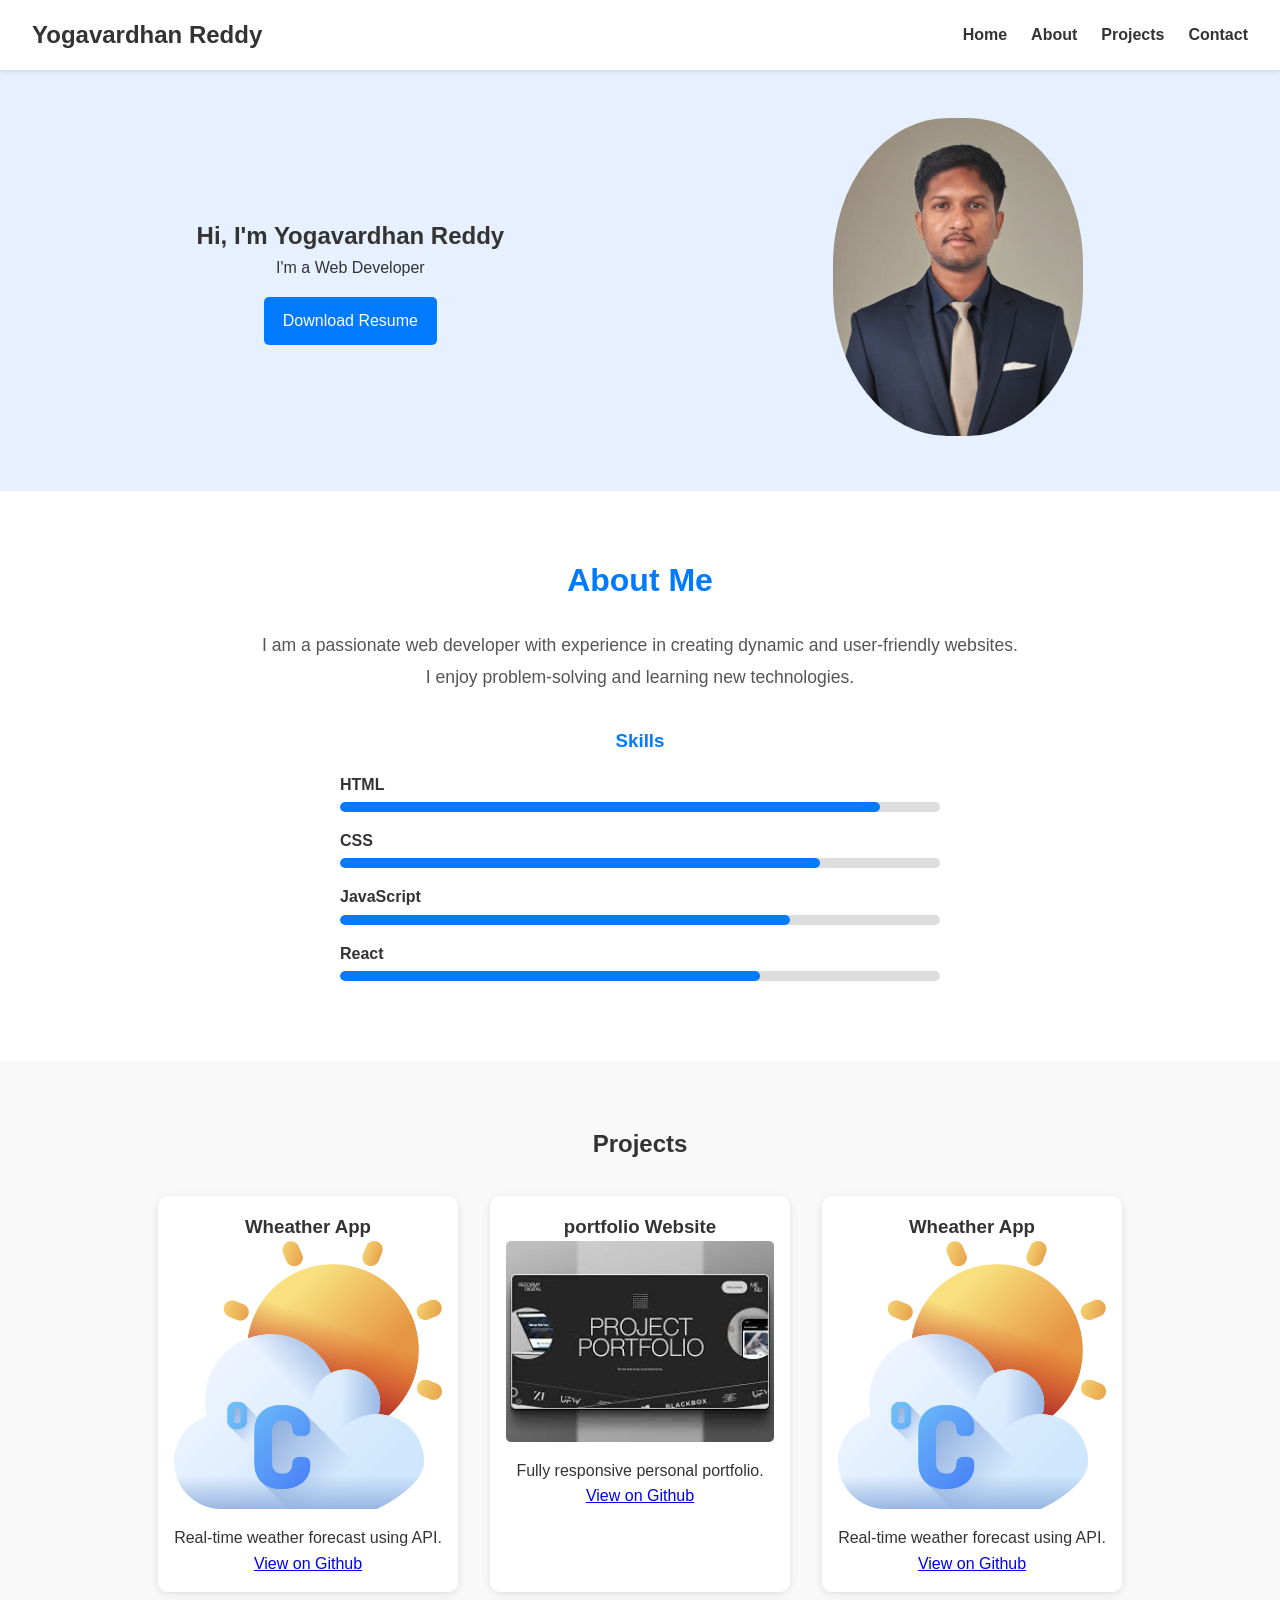
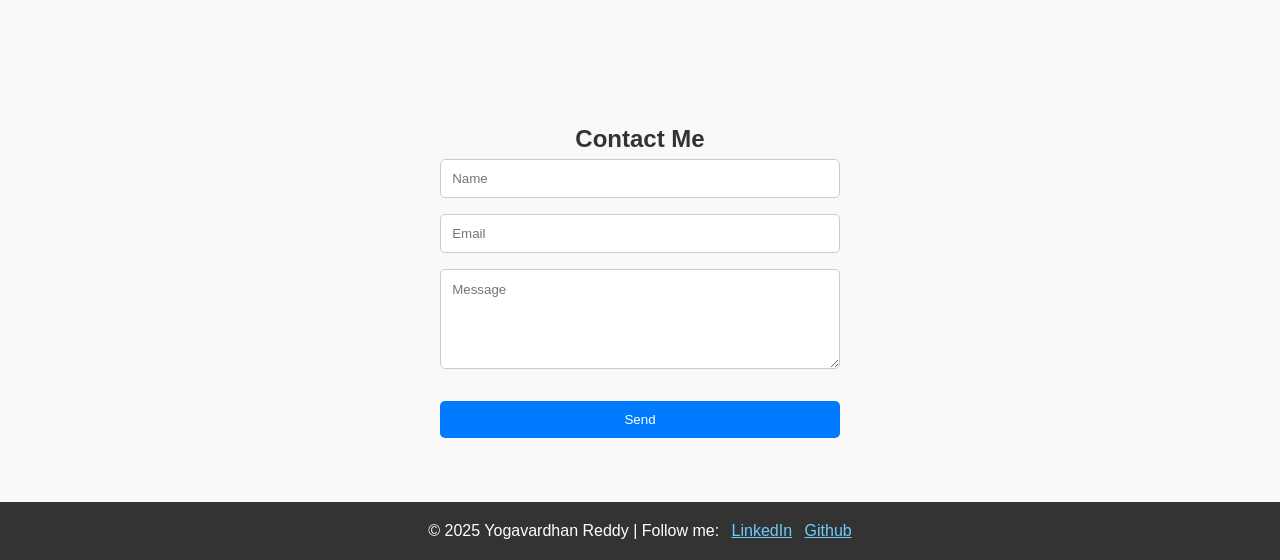
==== PORTFOLIO-NEW/index.html @ f316813f "Add files via upload" ====
<!DOCTYPE html>
<html lang="en">
<head>
    <meta charset="UTF-8">
    <meta name="viewport" content="width=device-width, initial-scale=1.0">
    <title>Portflio</title>
    <link rel="stylesheet" href="style.css">
</head>
<body>
    <header>
        <nav class="nav-bar">
            <h1 class="logo">Yogavardhan Reddy</h1>
                <ul class="nav-links">
                    <li><a href="#hero">Home</a></li>
                    <li><a href="#About">About</a></li>
                    <li><a href="#projects">Projects</a></li>
                    <li><a href="#contact">Contact</a></li>
                </ul>
        </nav>
    </header>
    <section id="hero" class="hero">
        <div id="hero-text">
            <h2 class="title">Hi, I'm Yogavardhan Reddy</h2>
            <p>I'm a Web Developer</p>
            <a href="./assets/web-resume.pdf" class="btn">Download Resume</a>
        </div>
        <div class="hero-img">
            <img src="./assets/profile.png" alt="portfolio">
        </div>
    </section>
    <section id="About" class="About">
       <h2>About Me</h2>
        <p>I am a passionate web developer with experience in creating dynamic and user-friendly websites.</p>
        <p>I enjoy problem-solving and learning new technologies.</p>
        <div class="skills">
            <h3>Skills</h3>
            <div class="skill">
              <span>HTML</span>
              <div class="skill-bar">
                <div class="skill-level html"></div>
              </div>
            </div>
            <div class="skill">
              <span>CSS</span>
              <div class="skill-bar">
                <div class="skill-level css"></div>
              </div>
            </div>
            <div class="skill">
              <span>JavaScript</span>
              <div class="skill-bar">
                <div class="skill-level js"></div>
              </div>
            </div>
            <div class="skill">
              <span>React</span>
              <div class="skill-bar">
                <div class="skill-level react"></div>
              </div>
            </div>
          </div>
    </section>
    <section id="projects" class="projects">
        <h2>Projects</h2>
        <div class="project-grid">
            <div class="project-card">
                <h3>Wheather App</h3>
                <img src="./assets/weather.png" alt="Weather App">
                <p>Real-time weather forecast using API.</p>
                <a href="#">View on Github</a>
            </div>
            <div class="project-card">
                <h3>portfolio Website</h3>
                <img src="./assets/portfolio-img.jpeg" alt="portfolio-website">
                <p>Fully responsive personal portfolio.</p>
                <a href="#">View on Github</a>
            </div>
            <div class="project-card">
                <h3>Wheather App</h3>
                <img src="./assets/weather.png" alt="Weather App">
                <p>Real-time weather forecast using API.</p>
                <a href="#">View on Github</a>
            </div>
        </div>
    </section>

    <section id="contact" class="contact">
        <h2>Contact Me</h2>
        <form>
            <input type="text" placeholder="Name" required>
            <input type="text" placeholder="Email" required>
            <textarea  placeholder="Message" rows="5" required></textarea>
            <button type="submit" class="btn">Send</button>
        </form>
    </section>

    <footer>
        <p>&copy; 2025 Yogavardhan Reddy | Follow me:
            <a href="#">LinkedIn</a>
            <a href="#">Github</a>
        </p>
    </footer>
</body>
</html>
---- PORTFOLIO-NEW/style.css ----
*{
    margin: 0;
    padding: 0;
    box-sizing: border-box;
    font-family: 'Segoe UI', sans-serif;
}

body{
    line-height: 1.6;
    background: #f9f9f9;
    color: #333;
}

header{
    background: #fff;
    padding: 1rem 2rem;
    box-shadow: 0 2px 4px rgba(0, 0, 0, 0.1);
    position: sticky;
    top: 0;
    z-index: 100;
}

.nav-bar{
    display: flex;
    justify-content: space-between;
    align-items: center;
}

.nav-links{
    list-style: none;
    display: flex;
    gap: 1.5rem;
}

.nav-links a{
    text-decoration: none;
    color: #333;
    font-weight: bold;
}

.hero{
    display: flex;
    flex-wrap: wrap;
    justify-content: space-around;
    align-items: center;
    padding: 3rem 2rem;
    background: #e6f0ff;
}

.hero-text{
    max-width: 500px;
}

.hero-text h2{
    font-size: 2rem;
    margin-bottom: 1rem;
}

.hero-img img{
    width: 250px;
    border-radius: 46%;
}

.btn{
    display: inline-block;
    background: #007bff;
    color: white;
    padding: 0.7rem 1.2rem;
    margin-top: 1rem;
    border: none;
    text-decoration: none;
    border-radius: 5px;
}

.About{
    background-color: #ffffff;
    padding: 4rem 2rem;
    text-align: center;
}

.About h2{
    font-size: 2rem;
    color: #007bff;
    margin-bottom: 1.5rem;
}

.About p{
    max-width: 800px;
    margin: 0 auto;
    font-size: 1.1rem;
    color: #555;
    line-height: 1.8;
}

.skills {
    margin-top: 2rem;
    text-align: left;
    max-width: 600px;
    margin-left: auto;
    margin-right: auto;
}
  
.skills h3 {
    text-align: center;
    margin-bottom: 1rem;
    color: #007bff;
}
  
.skill {
    margin-bottom: 1rem;
}
  
.skill span {
    font-weight: bold;
    display: block;
    margin-bottom: 0.3rem;
}
  
.skill-bar {
    background: #ddd;
    border-radius: 20px;
    overflow: hidden;
    height: 10px;
}
  
.skill-level {
    height: 10px;
    background: #007bff;
    width: 0%;
    border-radius: 20px;
    transition: width 0.8s ease-in-out;
}
  
.skill-level.html { width: 90%; }
.skill-level.css { width: 80%; }
.skill-level.js { width: 75%; }
.skill-level.react { width: 70%; }
  

section{
    padding: 4rem 2rem;
    text-align: center;
}

.projects{
    background: #f9f9f9;
    padding: 4rem 2rem;
    text-align: center;
}

.project-grid{
    display: flex;
    flex-wrap: wrap;
    justify-content: center;
    gap: 2rem;
    margin-top: 2rem;
}

.project-card{
    background: #fff;
    border-radius: 10px;
    padding: 1rem;
    width: 300px;
    box-shadow: 0 2px 8px rgba(0,0,0,0.1);
    transition: transform 0.3s ease;
}

.project-card:hover {
    transform: translateY(-5px);
}
  
.project-card img {
    width: 100%;
    border-radius: 5px;
    margin-bottom: 0.5rem;
}

.contact form{
    display: flex;
    flex-direction: column;
    max-width: 400px;
    margin: auto;
    gap: 1rem;
}

input,textarea{
    padding: 0.7rem;
    border: 1px solid #ccc;
    border-radius: 5px;
}

footer{
    background: #333;
    color: #fff;
    padding: 1rem;
    text-align: center;
}

footer a{
    color: #6fccff;
    margin-left: 0.5rem;
}

@media ( max-width:768px){
    .hero{
        flex-direction: column;
        text-align: center;
    }
    .hero-img{
        margin-top: 2rem;
    }
}
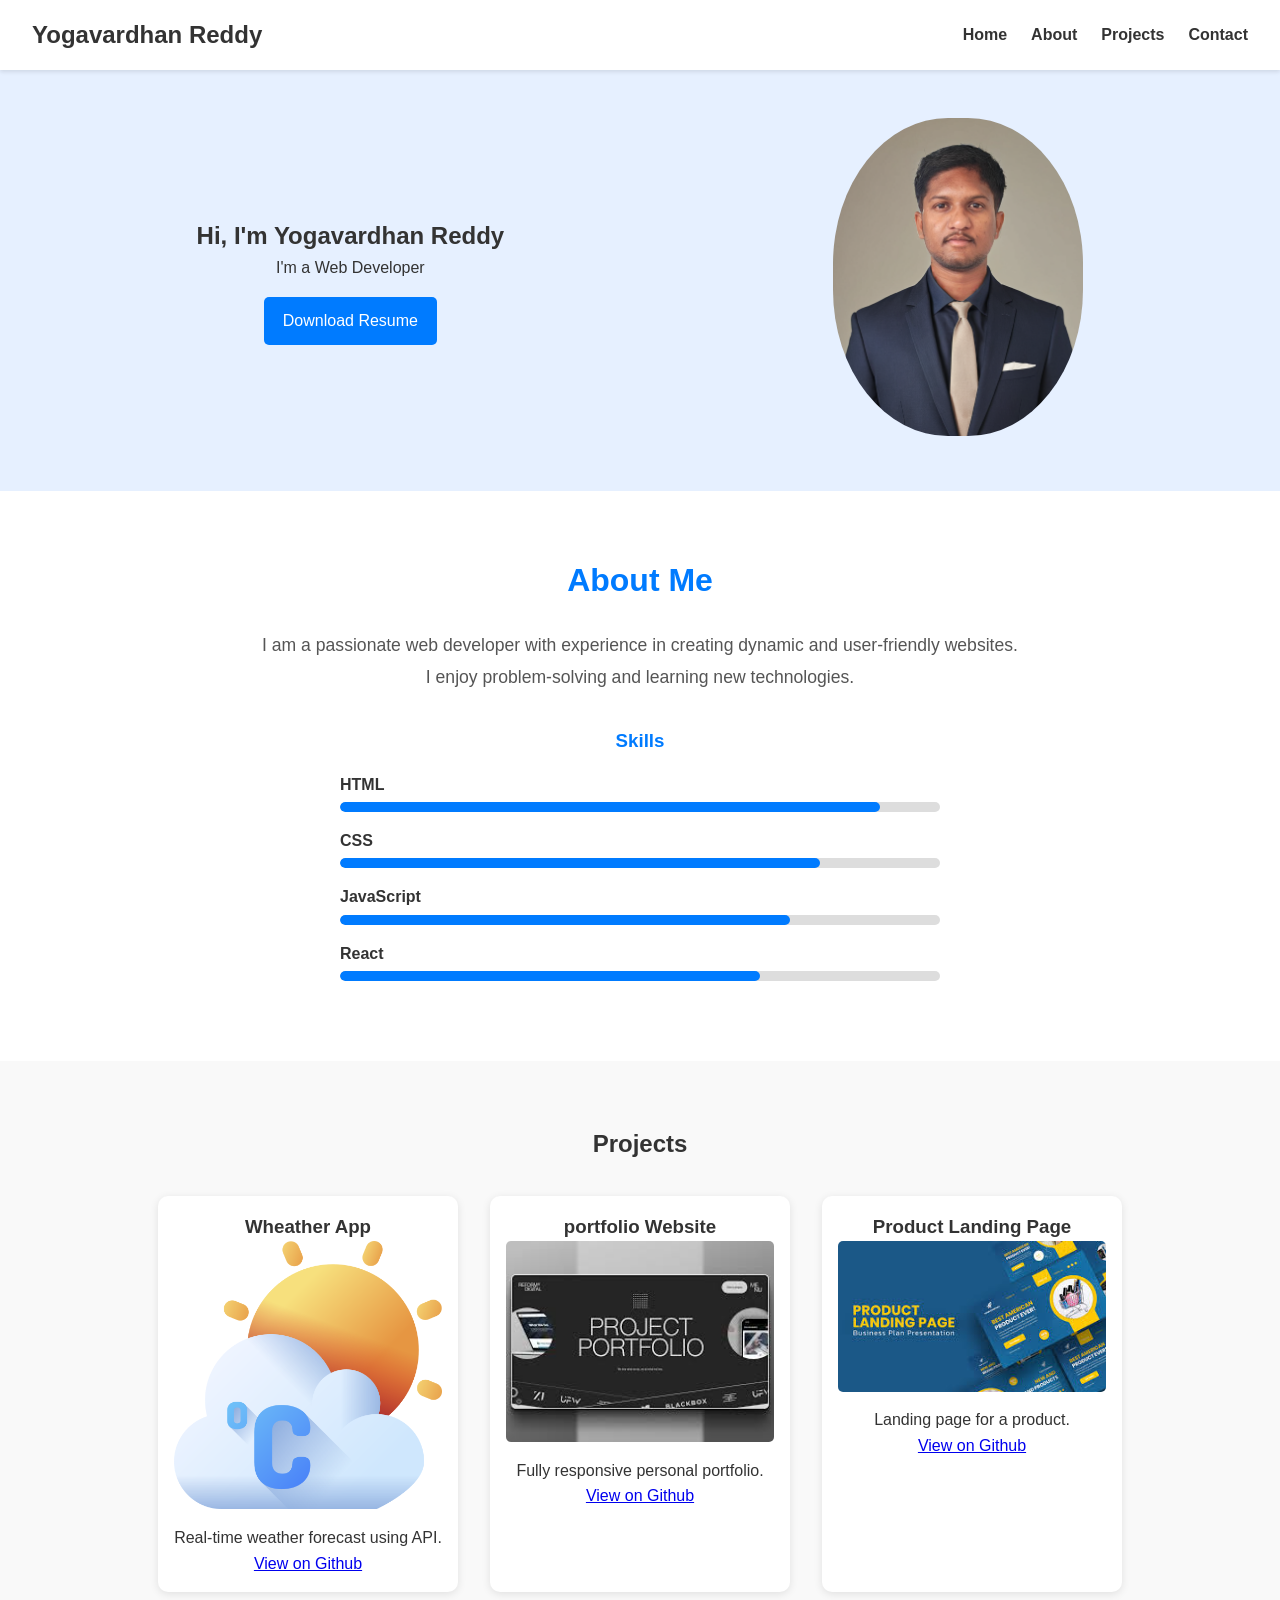
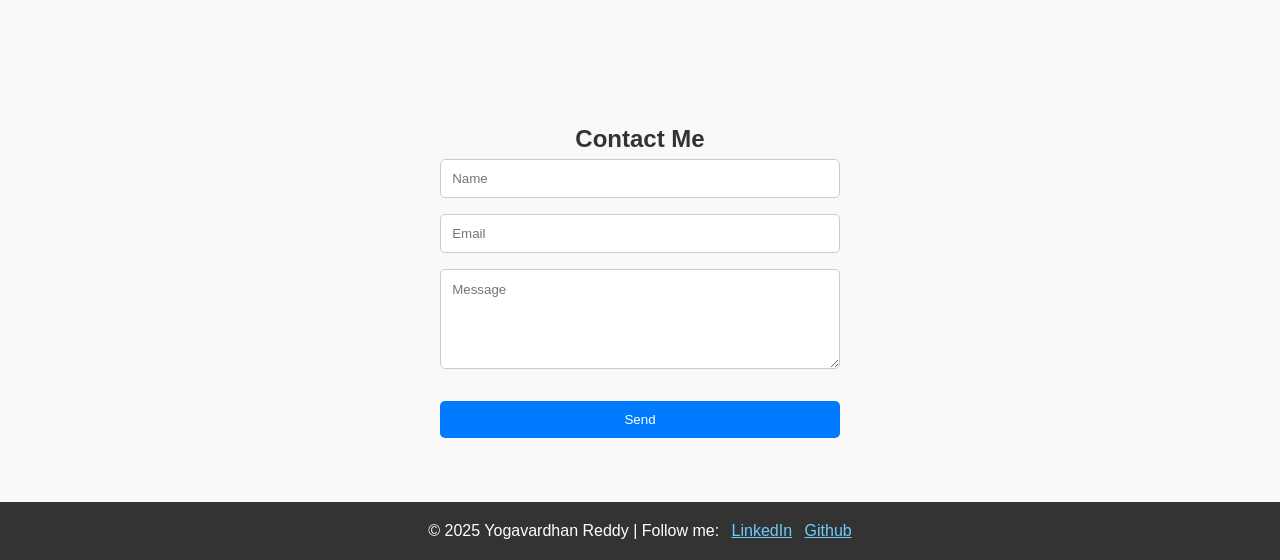
==== commit b1f0d32a: "Update index.html" ====
--- a/PORTFOLIO-NEW/index.html
+++ b/PORTFOLIO-NEW/index.html
@@ -67,19 +67,19 @@
                 <h3>Wheather App</h3>
                 <img src="./assets/weather.png" alt="Weather App">
                 <p>Real-time weather forecast using API.</p>
-                <a href="#">View on Github</a>
+                <a href="https://github.com/yogireddy02/web-projects.git">View on Github</a>
             </div>
             <div class="project-card">
                 <h3>portfolio Website</h3>
                 <img src="./assets/portfolio-img.jpeg" alt="portfolio-website">
                 <p>Fully responsive personal portfolio.</p>
-                <a href="#">View on Github</a>
+                <a href="https://github.com/yogireddy02/web-projects.git">View on Github</a>
             </div>
             <div class="project-card">
-                <h3>Wheather App</h3>
-                <img src="./assets/weather.png" alt="Weather App">
-                <p>Real-time weather forecast using API.</p>
-                <a href="#">View on Github</a>
+                <h3>Product Landing Page</h3>
+                <img src="./assets/landing-page.jpeg" alt="Weather App">
+                <p>Landing page for a product.</p>
+                <a href="https://github.com/yogireddy02/web-projects.git">View on Github</a>
             </div>
         </div>
     </section>
@@ -97,8 +97,8 @@
     <footer>
         <p>&copy; 2025 Yogavardhan Reddy | Follow me:
             <a href="#">LinkedIn</a>
-            <a href="#">Github</a>
+            <a href="https://github.com/yogireddy02/web-projects.git">Github</a>
         </p>
     </footer>
 </body>
-</html>+</html>
